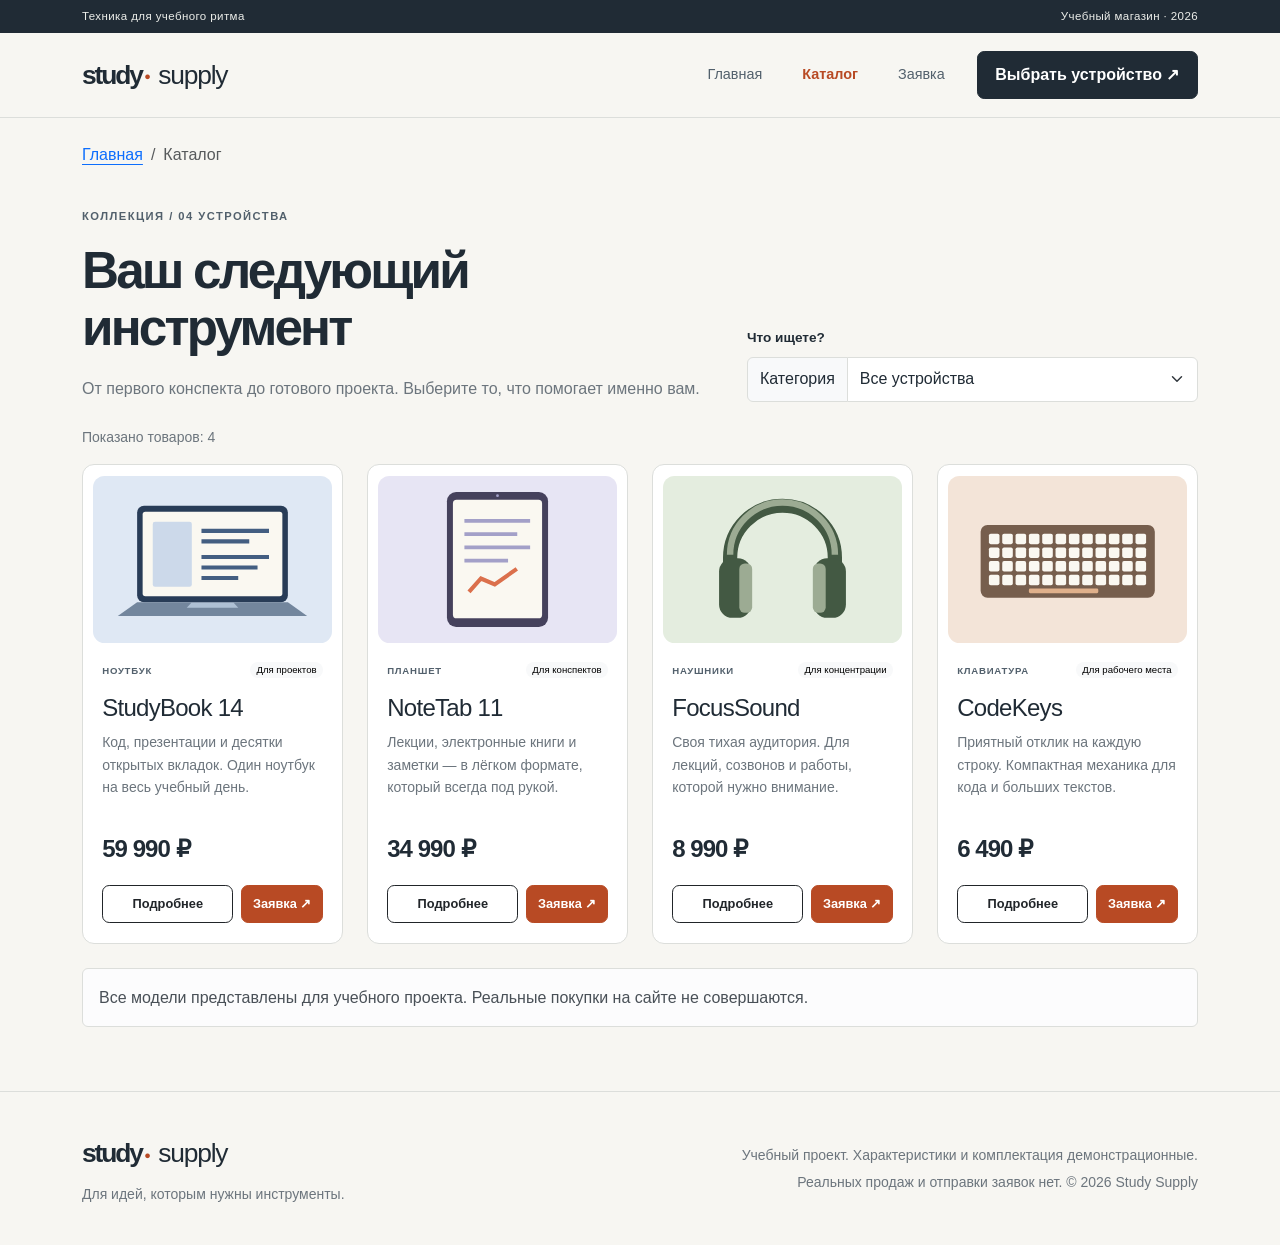
==== catalog.html @ 0d05d738 "feat: implement Bootstrap shop and four KR2 improvements" ====
<!doctype html>
<html lang="ru">
  <head>
    <meta charset="utf-8">
    <meta name="viewport" content="width=device-width, initial-scale=1">
    <meta name="description" content="Каталог устройств — техника для учёбы и проектов. Учебный магазин Study Supply.">
    <title>Каталог устройств — Study Supply</title>
    <link rel="icon" href="images/favicon.svg" type="image/svg+xml">
    <link rel="stylesheet" href="vendor/bootstrap/bootstrap.min.css">
    <link rel="stylesheet" href="css/custom.css">
  </head>
  <body>
    <a class="skip-link" href="#main">Перейти к содержимому</a>
    <div class="topline">
      <div class="container d-flex justify-content-between gap-3">
        <span>Техника для учебного ритма</span>
        <span>Учебный магазин · 2026</span>
      </div>
    </div>
    <header class="site-header">
      <nav class="navbar navbar-expand-md" aria-label="Основная навигация">
        <div class="container">
          <a class="navbar-brand" href="index.html">study<span class="brand-dot">●</span>
            <span class="brand-sub">supply</span>
          </a>
          <button class="navbar-toggler" type="button" data-bs-toggle="collapse" data-bs-target="#main-nav" aria-controls="main-nav" aria-expanded="false" aria-label="Открыть меню">
            <span class="navbar-toggler-icon">
            </span>
          </button>
          <div class="collapse navbar-collapse" id="main-nav">
            <ul class="navbar-nav ms-auto gap-md-4">
              <li class="nav-item">
                <a class="nav-link" href="index.html">Главная</a>
              </li>
              <li class="nav-item">
                <a class="nav-link active" aria-current="page" href="catalog.html">Каталог</a>
              </li>
              <li class="nav-item">
                <a class="nav-link" href="order.html">Заявка</a>
              </li>
            </ul>
            <a class="btn btn-dark ms-md-4 my-2 my-md-0" href="catalog.html">Выбрать устройство <span aria-hidden="true">↗</span>
            </a>
          </div>
        </div>
      </nav>
    </header>
    <main id="main" tabindex="-1">
      <div class="container pt-4">
        <nav aria-label="Хлебные крошки">
          <ol class="breadcrumb small">
            <li class="breadcrumb-item">
              <a href="index.html">Главная</a>
            </li>
            <li class="breadcrumb-item active" aria-current="page">Каталог</li>
          </ol>
        </nav>
      </div>
      <section class="section-space pt-4">
        <div class="container">
          <div class="row g-4 align-items-end mb-4">
            <div class="col-lg-7">
              <p class="eyebrow">Коллекция / 04 устройства</p>
              <h1 class="page-title">Ваш следующий инструмент</h1>
              <p class="text-secondary mb-0">От первого конспекта до готового проекта. Выберите то, что помогает именно вам.</p>
            </div>
            <div class="col-lg-5">
              <label for="category-filter" class="form-label small">Что ищете?</label>
              <div class="input-group">
                <span class="input-group-text">Категория</span>
                <select class="form-select" id="category-filter">
                  <option value="all">Все устройства</option>
                  <option value="Ноутбук">Ноутбуки</option>
                  <option value="Планшет">Планшеты</option>
                  <option value="Аксессуары">Аксессуары</option>
                </select>
              </div>
            </div>
          </div>
          <p class="small text-secondary" id="catalog-count" role="status">Показано товаров: 4</p>
          <div class="row g-4">
            <div class="col-sm-6 col-xl-3" data-catalog-category="Ноутбук">
              <article class="card product-card h-100">
                <a class="product-card-image" href="product.html" aria-label="Подробнее о StudyBook 14">
                  <img src="images/studybook.svg" alt="Ноутбук StudyBook 14, схематическое изображение" width="520" height="365" loading="lazy">
                </a>
                <div class="card-body d-flex flex-column">
                  <div class="d-flex justify-content-between gap-2 align-items-center mb-3">
                    <span class="eyebrow mb-0">Ноутбук</span>
                    <span class="badge rounded-pill text-bg-light">Для проектов</span>
                  </div>
                  <h3 class="card-title fs-4">
                    <a href="product.html">StudyBook 14</a>
                  </h3>
                  <p class="card-text text-secondary small">Код, презентации и десятки открытых вкладок. Один ноутбук на весь учебный день.</p>
                  <div class="mt-auto pt-3">
                    <p class="price fs-4 mb-3">59 990 ₽</p>
                    <div class="d-flex gap-2">
                      <a class="btn btn-outline-dark flex-grow-1" href="product.html">Подробнее</a>
                      <button class="btn btn-primary" type="button" data-quick-order="studybook" aria-label="Заявка на StudyBook 14">Заявка ↗</button>
                    </div>
                  </div>
                </div>
              </article>
            </div>
            <div class="col-sm-6 col-xl-3" data-catalog-category="Планшет">
              <article class="card product-card h-100">
                <a class="product-card-image" href="product-notetab.html" aria-label="Подробнее о NoteTab 11">
                  <img src="images/notetab.svg" alt="Планшет NoteTab 11, схематическое изображение" width="520" height="365" loading="lazy">
                </a>
                <div class="card-body d-flex flex-column">
                  <div class="d-flex justify-content-between gap-2 align-items-center mb-3">
                    <span class="eyebrow mb-0">Планшет</span>
                    <span class="badge rounded-pill text-bg-light">Для конспектов</span>
                  </div>
                  <h3 class="card-title fs-4">
                    <a href="product-notetab.html">NoteTab 11</a>
                  </h3>
                  <p class="card-text text-secondary small">Лекции, электронные книги и заметки — в лёгком формате, который всегда под рукой.</p>
                  <div class="mt-auto pt-3">
                    <p class="price fs-4 mb-3">34 990 ₽</p>
                    <div class="d-flex gap-2">
                      <a class="btn btn-outline-dark flex-grow-1" href="product-notetab.html">Подробнее</a>
                      <button class="btn btn-primary" type="button" data-quick-order="notetab" aria-label="Заявка на NoteTab 11">Заявка ↗</button>
                    </div>
                  </div>
                </div>
              </article>
            </div>
            <div class="col-sm-6 col-xl-3" data-catalog-category="Аксессуары">
              <article class="card product-card h-100">
                <a class="product-card-image" href="product-focussound.html" aria-label="Подробнее о FocusSound">
                  <img src="images/focussound.svg" alt="Наушники FocusSound, схематическое изображение" width="520" height="365" loading="lazy">
                </a>
                <div class="card-body d-flex flex-column">
                  <div class="d-flex justify-content-between gap-2 align-items-center mb-3">
                    <span class="eyebrow mb-0">Наушники</span>
                    <span class="badge rounded-pill text-bg-light">Для концентрации</span>
                  </div>
                  <h3 class="card-title fs-4">
                    <a href="product-focussound.html">FocusSound</a>
                  </h3>
                  <p class="card-text text-secondary small">Своя тихая аудитория. Для лекций, созвонов и работы, которой нужно внимание.</p>
                  <div class="mt-auto pt-3">
                    <p class="price fs-4 mb-3">8 990 ₽</p>
                    <div class="d-flex gap-2">
                      <a class="btn btn-outline-dark flex-grow-1" href="product-focussound.html">Подробнее</a>
                      <button class="btn btn-primary" type="button" data-quick-order="focussound" aria-label="Заявка на FocusSound">Заявка ↗</button>
                    </div>
                  </div>
                </div>
              </article>
            </div>
            <div class="col-sm-6 col-xl-3" data-catalog-category="Аксессуары">
              <article class="card product-card h-100">
                <a class="product-card-image" href="product-codekeys.html" aria-label="Подробнее о CodeKeys">
                  <img src="images/codekeys.svg" alt="Клавиатура CodeKeys, схематическое изображение" width="520" height="365" loading="lazy">
                </a>
                <div class="card-body d-flex flex-column">
                  <div class="d-flex justify-content-between gap-2 align-items-center mb-3">
                    <span class="eyebrow mb-0">Клавиатура</span>
                    <span class="badge rounded-pill text-bg-light">Для рабочего места</span>
                  </div>
                  <h3 class="card-title fs-4">
                    <a href="product-codekeys.html">CodeKeys</a>
                  </h3>
                  <p class="card-text text-secondary small">Приятный отклик на каждую строку. Компактная механика для кода и больших текстов.</p>
                  <div class="mt-auto pt-3">
                    <p class="price fs-4 mb-3">6 490 ₽</p>
                    <div class="d-flex gap-2">
                      <a class="btn btn-outline-dark flex-grow-1" href="product-codekeys.html">Подробнее</a>
                      <button class="btn btn-primary" type="button" data-quick-order="codekeys" aria-label="Заявка на CodeKeys">Заявка ↗</button>
                    </div>
                  </div>
                </div>
              </article>
            </div>
          </div>
          <div class="alert alert-light border mt-4 mb-0">Все модели представлены для учебного проекта. Реальные покупки на сайте не совершаются.</div>
        </div>
      </section>
    </main>
    <footer class="site-footer">
      <div class="container">
        <div class="row gy-3 align-items-center">
          <div class="col-md-5">
            <a class="navbar-brand" href="index.html">study<span class="brand-dot">●</span>
              <span class="brand-sub">supply</span>
            </a>
            <p class="small text-secondary mt-2 mb-0">Для идей, которым нужны инструменты.</p>
          </div>
          <div class="col-md-7 text-md-end small text-secondary">
            <p class="mb-1">Учебный проект. Характеристики и комплектация демонстрационные.</p>
            <p class="mb-0">Реальных продаж и отправки заявок нет. © 2026 Study Supply</p>
          </div>
        </div>
      </div>
    </footer>
    <div class="modal fade" id="order-modal" tabindex="-1" aria-labelledby="modal-title" aria-describedby="modal-description">
      <div class="modal-dialog modal-lg modal-dialog-centered modal-dialog-scrollable">
        <div class="modal-content">
          <div class="modal-header">
            <div>
              <p class="eyebrow mb-2">Заявка на консультацию</p>
              <h2 class="modal-title fs-4" id="modal-title">Расскажите о себе</h2>
            </div>
            <button type="button" class="btn-close" data-bs-dismiss="modal" aria-label="Закрыть окно заявки">
            </button>
          </div>
          <div class="modal-body">
            <p class="text-secondary" id="modal-description">Сначала заполните данные, затем проверьте их перед подтверждением.</p>
            <div data-modal-edit>
              <form data-order-form novalidate>
                <div class="alert alert-danger d-none error-summary" role="alert" data-error-summary>
                  <p class="fw-semibold mb-2">Проверьте поля заявки</p>
                  <ul class="mb-0" data-error-list>
                  </ul>
                </div>
                <p class="small text-secondary">Поля со звёздочкой обязательны. Заявка учебная: данные не отправляются на сервер.</p>
                <div class="row g-3">
                  <div class="col-md-6">
                    <label class="form-label" for="modal-name">Ваше имя <span aria-hidden="true">*</span>
                    </label>
                    <input class="form-control" id="modal-name" name="name" type="text" autocomplete="name" minlength="2" maxlength="80" required aria-describedby="modal-name-error">
                    <div class="invalid-feedback" id="modal-name-error">
                    </div>
                  </div>
                  <div class="col-md-6">
                    <label class="form-label" for="modal-email">Электронная почта <span aria-hidden="true">*</span>
                    </label>
                    <input class="form-control" id="modal-email" name="email" type="email" autocomplete="email" maxlength="120" required aria-describedby="modal-email-error">
                    <div class="invalid-feedback" id="modal-email-error">
                    </div>
                  </div>
                  <div class="col-md-6">
                    <label class="form-label" for="modal-phone">Телефон <span aria-hidden="true">*</span>
                    </label>
                    <input class="form-control" id="modal-phone" name="phone" type="tel" autocomplete="tel" maxlength="30" required aria-describedby="modal-phone-error modal-phone-hint">
                    <div class="form-text" id="modal-phone-hint">Например: +7 900 000-00-00. От 10 до 15 цифр.</div>
                    <div class="invalid-feedback" id="modal-phone-error">
                    </div>
                  </div>
                  <div class="col-md-6">
                    <label class="form-label" for="modal-product">Товар <span aria-hidden="true">*</span>
                    </label>
                    <select class="form-select" id="modal-product" name="product" required aria-describedby="modal-product-error">
                      <option value="">Выберите товар</option>
                      <option value="studybook">StudyBook 14 — 59 990 ₽</option>
                      <option value="notetab">NoteTab 11 — 34 990 ₽</option>
                      <option value="focussound">FocusSound — 8 990 ₽</option>
                      <option value="codekeys">CodeKeys — 6 490 ₽</option>
                    </select>
                    <div class="invalid-feedback" id="modal-product-error">
                    </div>
                  </div>
                  <div class="col-12">
                    <label class="form-label" for="modal-comment">Комментарий</label>
                    <textarea class="form-control" id="modal-comment" name="comment" rows="3" maxlength="1000" placeholder="Для каких задач выбираете устройство?">
                    </textarea>
                  </div>
                  <div class="col-12">
                    <div class="form-check">
                      <input class="form-check-input" type="checkbox" id="modal-agreement" name="agreement" required aria-describedby="modal-agreement-error">
                      <label class="form-check-label" for="modal-agreement">Согласен на обработку введённых данных для проверки учебной формы <span aria-hidden="true">*</span>
                      </label>
                      <div class="invalid-feedback" id="modal-agreement-error">
                      </div>
                    </div>
                  </div>
                  <div class="col-12 d-flex flex-wrap gap-2 mt-4">
                    <button class="btn btn-primary" type="submit">Проверить заявку <span aria-hidden="true">↗</span>
                    </button>
                    <button class="btn btn-outline-secondary" type="reset">Очистить</button>
                  </div>
                </div>
              </form>
            </div>
            <div data-modal-review hidden>
              <p class="mb-3">Проверьте товар и контакты. Можно вернуться к редактированию.</p>
              <dl class="review-details" data-review-details>
              </dl>
              <div class="d-flex flex-wrap gap-2">
                <button class="btn btn-primary" type="button" data-confirm>Подтвердить заявку</button>
                <button class="btn btn-outline-secondary" type="button" data-edit>Исправить данные</button>
              </div>
            </div>
            <div data-modal-done hidden>
              <div class="alert alert-success mb-4" role="status">
                <h3 class="fs-5">Данные проверены</h3>
                <p class="mb-0">Учебная заявка подтверждена. Она не отправляется на сервер; оплата не производится.</p>
              </div>
              <button class="btn btn-primary" data-bs-dismiss="modal" type="button">Готово</button>
            </div>
          </div>
        </div>
      </div>
    </div>
    <script src="vendor/bootstrap/bootstrap.bundle.min.js">
    </script>
    <script src="js/catalog-data.js">
    </script>
    <script src="js/main.js">
    </script>
  </body>
</html>
---- css/custom.css ----
:root {
  --paper:#f7f6f2;
  --ink:#202b35;
  --accent:#b84a24;
  --bs-body-font-family:Arial,Helvetica,sans-serif;
  --bs-body-color:var(--ink);
  --bs-body-bg:var(--paper);
  --bs-primary:#b84a24;
  --bs-border-color:#dcdedb;
  --bs-link-color:#9e3e1d;
  --bs-link-hover-color:#712c15
}

body {
  line-height:1.6
}
a {
  text-underline-offset:4px
}
.btn {
  --bs-btn-border-radius:.45rem;
  font-weight:600;
  padding:.7rem 1.1rem
}
.btn-primary {
  --bs-btn-bg:#b84a24;
  --bs-btn-border-color:#b84a24;
  --bs-btn-hover-bg:#943b1b;
  --bs-btn-hover-border-color:#943b1b;
  --bs-btn-active-bg:#7d3218;
  --bs-btn-active-border-color:#7d3218;
  --bs-btn-focus-shadow-rgb:184,74,36
}
.btn-dark {
  --bs-btn-bg:#202b35;
  --bs-btn-border-color:#202b35
}
.btn-outline-secondary {
  --bs-btn-color:#4f5b64;
  --bs-btn-border-color:#78818a
}
.btn-lg {
  font-size:1rem;
  padding:.95rem 1.4rem
}
.topline {
  font-size:.72rem;
  padding:.45rem 0;
  background:var(--ink);
  color:#eceeea;
  letter-spacing:.035em
}
.site-header {
  border-bottom:1px solid var(--bs-border-color);
  background:var(--paper)
}
.navbar {
  padding:1rem 0
}
.navbar-brand {
  font-size:1.65rem;
  font-weight:800;
  letter-spacing:-.08em;
  color:var(--ink)
}
.brand-sub {
  display:inline-block;
  font-weight:400;
  letter-spacing:-.045em;
  margin-left:.12rem
}
.brand-dot {
  font-size:.68rem;
  color:var(--accent);
  vertical-align:middle;
  margin:0 .15rem
}
.navbar-nav .nav-link {
  color:#52606c;
  font-size:.9rem
}
.navbar-nav .nav-link.active {
  color:var(--accent);
  font-weight:700
}
.hero-section {
  padding:4rem 0
}
.eyebrow {
  font-size:.7rem;
  text-transform:uppercase;
  letter-spacing:.13em;
  font-weight:700;
  color:#52606c;
  margin-bottom:1rem
}
.hero-title {
  font-size:clamp(2.8rem,5.1vw,4.65rem);
  line-height:1.06;
  letter-spacing:-.065em;
  font-weight:750;
  margin-bottom:1.6rem
}
.hero-title span {
  color:#6a7b8c
}
.hero-lead {
  max-width:28rem;
  color:#52606c;
  margin-bottom:1.8rem;
  font-size:1.05rem
}
.hero-note {
  display:flex;
  align-items:center;
  gap:.8rem;
  margin-top:2rem;
  font-size:.75rem;
  color:#52606c
}
.note-rule {
  width:40px;
  height:1px;
  background:#6a7b8c
}
.hero-art {
  padding:1.7rem;
  background:#dfe8f4;
  border-radius:1.1rem;
  position:relative
}
.hero-art>img {
  width:100%;
  height:auto;
  display:block
}
.art-label {
  font-size:.6rem;
  letter-spacing:.22em;
  color:#435e81
}
.art-caption {
  border-top:1px solid #bdcadb;
  padding-top:1rem;
  display:flex;
  justify-content:space-between;
  align-items:center;
  font-size:.8rem
}
.art-caption strong {
  font-size:1.15rem
}
.circle-link {
  display:grid;
  place-items:center;
  width:44px;
  height:44px;
  border-radius:50%;
  background:var(--ink);
  color:white;
  text-decoration:none;
  font-size:1.5rem
}
.benefit-strip {
  border-block:1px solid var(--bs-border-color);
  padding:1.8rem 0
}
.benefit-strip h2 {
  font-size:1rem;
  margin:.5rem 0
}
.benefit-strip p {
  font-size:.8rem;
  color:#52606c;
  margin:0
}
.step-number {
  font-size:.75rem;
  color:var(--accent);
  font-weight:700
}
.section-space {
  padding:4rem 0
}
.section-title {
  font-size:clamp(1.8rem,3vw,2.5rem);
  letter-spacing:-.05em;
  font-weight:700
}
.page-title {
  font-size:clamp(2.15rem,4vw,3.6rem);
  letter-spacing:-.055em;
  font-weight:700;
  line-height:1.12;
  margin-bottom:1.25rem
}
.text-link {
  font-size:.9rem;
  color:var(--ink);
  font-weight:600
}
.product-card {
  border:1px solid var(--bs-border-color);
  border-radius:.75rem;
  background:#fff;
  overflow:hidden;
  transition:box-shadow .2s,border-color .2s
}
.product-card:hover {
  border-color:#8997a3;
  box-shadow:0 8px 20px #202b3509
}
.product-card-image {
  display:block;
  padding:.65rem .65rem 0
}
.product-card-image img {
  width:100%;
  height:auto;
  border-radius:.45rem
}
.product-card .card-body {
  padding:1.2rem
}
.product-card .eyebrow {
  font-size:.6rem;
  letter-spacing:.08em
}
.product-card .badge {
  font-size:.6rem;
  font-weight:500;
  white-space:normal;
  text-align:right
}
.card-title a {
  color:var(--ink);
  text-decoration:none;
  letter-spacing:-.03em
}
.card-title a:hover {
  text-decoration:underline
}
.product-card .btn {
  font-size:.8rem;
  padding:.55rem .65rem
}
.price {
  font-weight:700;
  letter-spacing:-.04em
}
.callout {
  margin-inline:0;
  background:#e9e7df;
  padding:2.5rem;
  border-radius:.8rem
}
.site-footer {
  padding:2.5rem 0;
  border-top:1px solid var(--bs-border-color)
}
.product-gallery img {
  width:100%;
  height:auto;
  border-radius:1rem
}
.product-information {
  background:#fff;
  border:1px solid var(--bs-border-color);
  border-radius:.7rem;
  overflow:hidden
}
.nav-tabs {
  padding:1rem 1rem 0;
  background:#efeee8;
  gap:.2rem;
  flex-wrap:wrap
}
.nav-tabs .nav-link {
  color:#52606c;
  font-size:.85rem;
  padding:.8rem 1rem
}
.nav-tabs .nav-link.active {
  color:var(--ink);
  font-weight:700;
  background:#fff
}
.task-list {
  padding-left:1.3rem;
  margin:0
}
.task-list li {
  margin-bottom:.7rem
}
.form-panel {
  padding:2rem;
  background:#fff;
  border:1px solid var(--bs-border-color);
  border-radius:.8rem
}
.form-label {
  font-size:.85rem;
  font-weight:600
}
.form-control,.form-select {
  background-color:white;
  min-height:45px
}
.form-text {
  color:#59636c
}
.form-check-label {
  font-size:.85rem
}
.order-steps {
  padding-left:1.2rem;
  color:#52606c;
  margin:2rem 0
}
.order-steps li {
  padding-bottom:.7rem
}
.modal-content {
  background:#fff;
  border-radius:1rem
}
.modal-header {
  padding:1.5rem
}
.modal-body {
  padding:1.5rem
}
.review-details {
  display:grid;
  grid-template-columns:10rem minmax(0,1fr);
  gap:.65rem 1rem;
  margin:1.5rem 0;
  overflow-wrap:anywhere
}
.review-details dt {
  color:#59636c;
  font-size:.9rem
}
.review-details dd {
  margin:0
}
.review-details dd:empty::after {
  content:'Не указан'
}
.skip-link {
  position:fixed;
  left:1rem;
  top:-100px;
  z-index:2000;
  background:white;
  color:var(--ink);
  padding:1rem
}
.skip-link:focus {
  top:1rem
}
:focus-visible {
  outline:3px solid #406a98!important;
  outline-offset:3px
}
.form-control:focus,.form-select:focus {
  box-shadow:0 0 0 .2rem #406a982b;
  border-color:#406a98
}
main:focus {
  outline:none
}
[hidden] {
  display:none!important
}
.error-summary a {
  color:#842029;
  font-weight:600
}
img {
  max-width:100%
}
.breadcrumb-item {
  overflow-wrap:anywhere
}

@media(max-width:767.98px) {
  .hero-section {
  padding:2.5rem 0
}
.hero-art {
  margin-top:.5rem
}
.section-space {
  padding:2.5rem 0
}
.callout {
  padding:1.6rem
}
.form-panel {
  padding:1.25rem
}
.topline {
  font-size:.6rem
}
.review-details {
  grid-template-columns:1fr;
  gap:.1rem
}
.review-details dd {
  margin-bottom:.8rem
}
.nav-tabs {
  padding:.5rem .4rem 0
}
.nav-tabs .nav-link {
  font-size:.75rem;
  padding:.7rem .65rem
}
.navbar-collapse {
  padding-top:1rem
}
.hero-title {
  font-size:3.2rem
}
.modal-body,.modal-header {
  padding:1.1rem
}

}

@media(prefers-reduced-motion:reduce) {
  *,*::before,*::after {
  transition:none!important;
  scroll-behavior:auto!important
}

}
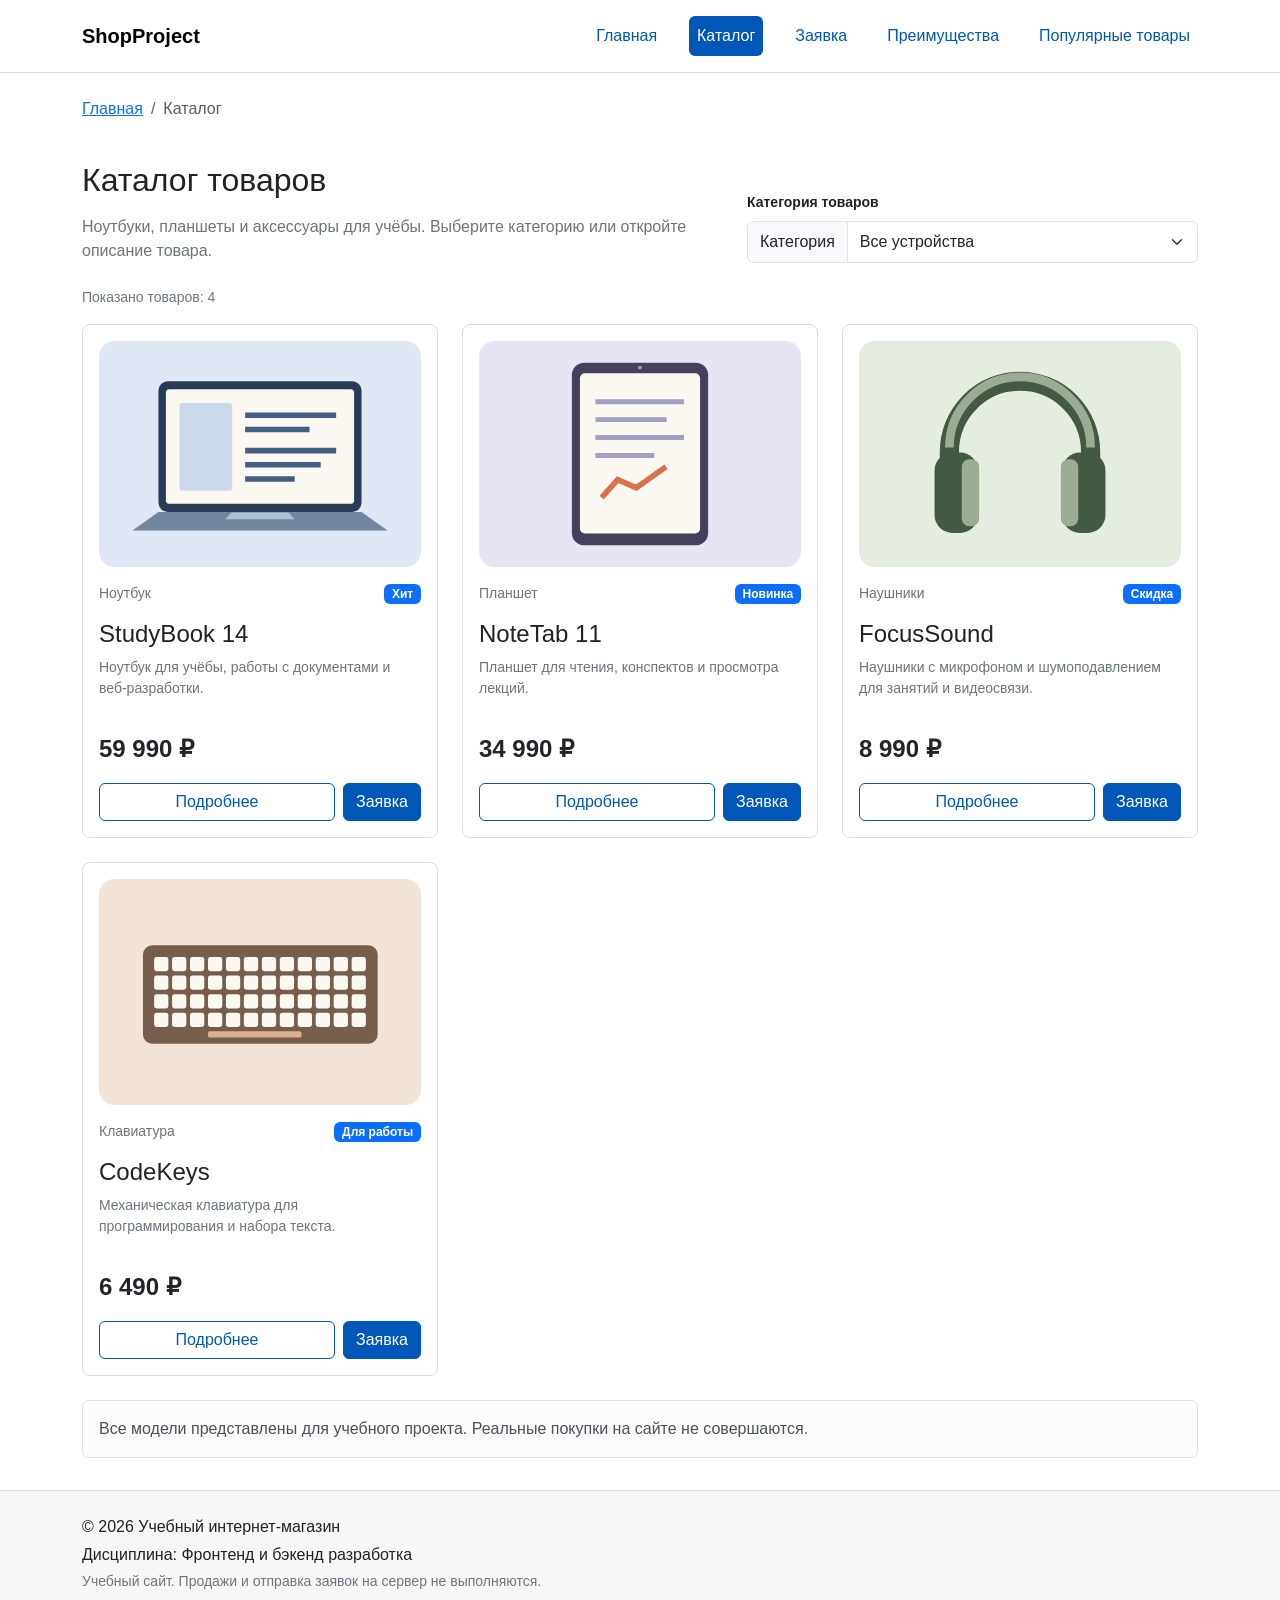
==== commit d2aa240a: "style: simplify shop to match previous coursework" ====
--- a/catalog.html
+++ b/catalog.html
@@ -1,305 +1,448 @@
-<!doctype html>
+<!DOCTYPE html>
 <html lang="ru">
-  <head>
-    <meta charset="utf-8">
-    <meta name="viewport" content="width=device-width, initial-scale=1">
-    <meta name="description" content="Каталог устройств — техника для учёбы и проектов. Учебный магазин Study Supply.">
-    <title>Каталог устройств — Study Supply</title>
-    <link rel="icon" href="images/favicon.svg" type="image/svg+xml">
-    <link rel="stylesheet" href="vendor/bootstrap/bootstrap.min.css">
-    <link rel="stylesheet" href="css/custom.css">
-  </head>
-  <body>
-    <a class="skip-link" href="#main">Перейти к содержимому</a>
-    <div class="topline">
-      <div class="container d-flex justify-content-between gap-3">
-        <span>Техника для учебного ритма</span>
-        <span>Учебный магазин · 2026</span>
-      </div>
+ <head>
+  <meta charset="utf-8"/>
+  <meta content="width=device-width, initial-scale=1" name="viewport"/>
+  <meta content="Учебный интернет-магазин техники. Каталог товаров, характеристики и форма заявки." name="description"/>
+  <title>
+   Каталог устройств — Учебный интернет-магазин
+  </title>
+  <link href="images/favicon.svg" rel="icon" type="image/svg+xml"/>
+  <link href="vendor/bootstrap/bootstrap.min.css" rel="stylesheet"/>
+  <link href="css/custom.css" rel="stylesheet"/>
+ </head>
+ <body>
+  <a class="skip-link" href="#main">
+   Перейти к содержимому
+  </a>
+  <header class="site-header">
+   <nav aria-label="Основная навигация" class="navbar navbar-expand-md">
+    <div class="container">
+     <a class="navbar-brand" href="index.html">
+      ShopProject
+     </a>
+     <button aria-controls="main-nav" aria-expanded="false" aria-label="Открыть меню" class="navbar-toggler" data-bs-target="#main-nav" data-bs-toggle="collapse" type="button">
+      <span class="navbar-toggler-icon">
+      </span>
+     </button>
+     <div class="collapse navbar-collapse" id="main-nav">
+      <ul class="navbar-nav ms-auto gap-md-4">
+       <li class="nav-item">
+        <a class="nav-link" href="index.html">
+         Главная
+        </a>
+       </li>
+       <li class="nav-item">
+        <a aria-current="page" class="nav-link active" href="catalog.html">
+         Каталог
+        </a>
+       </li>
+       <li class="nav-item">
+        <a class="nav-link" href="order.html">
+         Заявка
+        </a>
+       </li>
+       <li class="nav-item">
+        <a class="nav-link" href="index.html#advantages">
+         Преимущества
+        </a>
+       </li>
+       <li class="nav-item">
+        <a class="nav-link" href="index.html#popular">
+         Популярные товары
+        </a>
+       </li>
+      </ul>
+     </div>
     </div>
-    <header class="site-header">
-      <nav class="navbar navbar-expand-md" aria-label="Основная навигация">
-        <div class="container">
-          <a class="navbar-brand" href="index.html">study<span class="brand-dot">●</span>
-            <span class="brand-sub">supply</span>
+   </nav>
+  </header>
+  <main id="main" tabindex="-1">
+   <div class="container pt-4">
+    <nav aria-label="Хлебные крошки">
+     <ol class="breadcrumb small">
+      <li class="breadcrumb-item">
+       <a href="index.html">
+        Главная
+       </a>
+      </li>
+      <li aria-current="page" class="breadcrumb-item active">
+       Каталог
+      </li>
+     </ol>
+    </nav>
+   </div>
+   <section class="section-space pt-4">
+    <div class="container">
+     <div class="row g-4 align-items-end mb-4">
+      <div class="col-lg-7">
+       <h1 class="page-title">
+        Каталог товаров
+       </h1>
+       <p class="text-secondary mb-0">
+        Ноутбуки, планшеты и аксессуары для учёбы. Выберите категорию или откройте описание товара.
+       </p>
+      </div>
+      <div class="col-lg-5">
+       <label class="form-label small" for="category-filter">
+        Категория товаров
+       </label>
+       <div class="input-group">
+        <span class="input-group-text">
+         Категория
+        </span>
+        <select class="form-select" id="category-filter">
+         <option value="all">
+          Все устройства
+         </option>
+         <option value="Ноутбук">
+          Ноутбуки
+         </option>
+         <option value="Планшет">
+          Планшеты
+         </option>
+         <option value="Аксессуары">
+          Аксессуары
+         </option>
+        </select>
+       </div>
+      </div>
+     </div>
+     <p class="small text-secondary" id="catalog-count" role="status">
+      Показано товаров: 4
+     </p>
+     <div class="row g-4">
+      <div class="col-md-6 col-lg-4" data-catalog-category="Ноутбук">
+       <article class="card product-card h-100">
+        <a aria-label="Подробнее о StudyBook 14" class="product-card-image" href="product.html">
+         <img alt="Ноутбук StudyBook 14, схематическое изображение" height="365" loading="lazy" src="images/studybook.svg" width="520"/>
+        </a>
+        <div class="card-body d-flex flex-column">
+         <div class="d-flex justify-content-between gap-2 align-items-center mb-3">
+          <span class="small text-secondary">
+           Ноутбук
+          </span>
+          <span class="badge text-bg-primary">
+           Хит
+          </span>
+         </div>
+         <h3 class="card-title fs-4">
+          <a href="product.html">
+           StudyBook 14
           </a>
-          <button class="navbar-toggler" type="button" data-bs-toggle="collapse" data-bs-target="#main-nav" aria-controls="main-nav" aria-expanded="false" aria-label="Открыть меню">
-            <span class="navbar-toggler-icon">
+         </h3>
+         <p class="card-text text-secondary small">
+          Ноутбук для учёбы, работы с документами и веб-разработки.
+         </p>
+         <div class="mt-auto pt-3">
+          <p class="price fs-4 mb-3">
+           59 990 ₽
+          </p>
+          <div class="d-flex gap-2">
+           <a class="btn btn-outline-primary flex-grow-1" href="product.html">
+            Подробнее
+           </a>
+           <button aria-label="Заявка на StudyBook 14" class="btn btn-primary" data-quick-order="studybook" type="button">
+            Заявка
+           </button>
+          </div>
+         </div>
+        </div>
+       </article>
+      </div>
+      <div class="col-md-6 col-lg-4" data-catalog-category="Планшет">
+       <article class="card product-card h-100">
+        <a aria-label="Подробнее о NoteTab 11" class="product-card-image" href="product-notetab.html">
+         <img alt="Планшет NoteTab 11, схематическое изображение" height="365" loading="lazy" src="images/notetab.svg" width="520"/>
+        </a>
+        <div class="card-body d-flex flex-column">
+         <div class="d-flex justify-content-between gap-2 align-items-center mb-3">
+          <span class="small text-secondary">
+           Планшет
+          </span>
+          <span class="badge text-bg-primary">
+           Новинка
+          </span>
+         </div>
+         <h3 class="card-title fs-4">
+          <a href="product-notetab.html">
+           NoteTab 11
+          </a>
+         </h3>
+         <p class="card-text text-secondary small">
+          Планшет для чтения, конспектов и просмотра лекций.
+         </p>
+         <div class="mt-auto pt-3">
+          <p class="price fs-4 mb-3">
+           34 990 ₽
+          </p>
+          <div class="d-flex gap-2">
+           <a class="btn btn-outline-primary flex-grow-1" href="product-notetab.html">
+            Подробнее
+           </a>
+           <button aria-label="Заявка на NoteTab 11" class="btn btn-primary" data-quick-order="notetab" type="button">
+            Заявка
+           </button>
+          </div>
+         </div>
+        </div>
+       </article>
+      </div>
+      <div class="col-md-6 col-lg-4" data-catalog-category="Аксессуары">
+       <article class="card product-card h-100">
+        <a aria-label="Подробнее о FocusSound" class="product-card-image" href="product-focussound.html">
+         <img alt="Наушники FocusSound, схематическое изображение" height="365" loading="lazy" src="images/focussound.svg" width="520"/>
+        </a>
+        <div class="card-body d-flex flex-column">
+         <div class="d-flex justify-content-between gap-2 align-items-center mb-3">
+          <span class="small text-secondary">
+           Наушники
+          </span>
+          <span class="badge text-bg-primary">
+           Скидка
+          </span>
+         </div>
+         <h3 class="card-title fs-4">
+          <a href="product-focussound.html">
+           FocusSound
+          </a>
+         </h3>
+         <p class="card-text text-secondary small">
+          Наушники с микрофоном и шумоподавлением для занятий и видеосвязи.
+         </p>
+         <div class="mt-auto pt-3">
+          <p class="price fs-4 mb-3">
+           8 990 ₽
+          </p>
+          <div class="d-flex gap-2">
+           <a class="btn btn-outline-primary flex-grow-1" href="product-focussound.html">
+            Подробнее
+           </a>
+           <button aria-label="Заявка на FocusSound" class="btn btn-primary" data-quick-order="focussound" type="button">
+            Заявка
+           </button>
+          </div>
+         </div>
+        </div>
+       </article>
+      </div>
+      <div class="col-md-6 col-lg-4" data-catalog-category="Аксессуары">
+       <article class="card product-card h-100">
+        <a aria-label="Подробнее о CodeKeys" class="product-card-image" href="product-codekeys.html">
+         <img alt="Клавиатура CodeKeys, схематическое изображение" height="365" loading="lazy" src="images/codekeys.svg" width="520"/>
+        </a>
+        <div class="card-body d-flex flex-column">
+         <div class="d-flex justify-content-between gap-2 align-items-center mb-3">
+          <span class="small text-secondary">
+           Клавиатура
+          </span>
+          <span class="badge text-bg-primary">
+           Для работы
+          </span>
+         </div>
+         <h3 class="card-title fs-4">
+          <a href="product-codekeys.html">
+           CodeKeys
+          </a>
+         </h3>
+         <p class="card-text text-secondary small">
+          Механическая клавиатура для программирования и набора текста.
+         </p>
+         <div class="mt-auto pt-3">
+          <p class="price fs-4 mb-3">
+           6 490 ₽
+          </p>
+          <div class="d-flex gap-2">
+           <a class="btn btn-outline-primary flex-grow-1" href="product-codekeys.html">
+            Подробнее
+           </a>
+           <button aria-label="Заявка на CodeKeys" class="btn btn-primary" data-quick-order="codekeys" type="button">
+            Заявка
+           </button>
+          </div>
+         </div>
+        </div>
+       </article>
+      </div>
+     </div>
+     <div class="alert alert-light border mt-4 mb-0">
+      Все модели представлены для учебного проекта. Реальные покупки на сайте не совершаются.
+     </div>
+    </div>
+   </section>
+  </main>
+  <footer class="site-footer">
+   <div class="container">
+    <p class="mb-1">
+     © 2026 Учебный интернет-магазин
+    </p>
+    <p class="mb-1">
+     Дисциплина: Фронтенд и бэкенд разработка
+    </p>
+    <p class="small text-secondary mb-0">
+     Учебный сайт. Продажи и отправка заявок на сервер не выполняются.
+    </p>
+   </div>
+  </footer>
+  <div aria-describedby="modal-description" aria-labelledby="modal-title" class="modal fade" id="order-modal" tabindex="-1">
+   <div class="modal-dialog modal-lg modal-dialog-centered modal-dialog-scrollable">
+    <div class="modal-content">
+     <div class="modal-header">
+      <div>
+       <h2 class="modal-title fs-4" id="modal-title">
+        Расскажите о себе
+       </h2>
+      </div>
+      <button aria-label="Закрыть окно заявки" class="btn-close" data-bs-dismiss="modal" type="button">
+      </button>
+     </div>
+     <div class="modal-body">
+      <p class="text-secondary" id="modal-description">
+       Сначала заполните данные, затем проверьте их перед подтверждением.
+      </p>
+      <div data-modal-edit="">
+       <form data-order-form="" novalidate="">
+        <div class="alert alert-danger d-none error-summary" data-error-summary="" role="alert">
+         <p class="fw-semibold mb-2">
+          Проверьте поля заявки
+         </p>
+         <ul class="mb-0" data-error-list="">
+         </ul>
+        </div>
+        <p class="small text-secondary">
+         Поля со звёздочкой обязательны. Заявка учебная: данные не отправляются на сервер.
+        </p>
+        <div class="row g-3">
+         <div class="col-md-6">
+          <label class="form-label" for="modal-name">
+           Ваше имя
+           <span aria-hidden="true">
+            *
+           </span>
+          </label>
+          <input aria-describedby="modal-name-error" autocomplete="name" class="form-control" id="modal-name" maxlength="80" minlength="2" name="name" required="" type="text"/>
+          <div class="invalid-feedback" id="modal-name-error">
+          </div>
+         </div>
+         <div class="col-md-6">
+          <label class="form-label" for="modal-email">
+           Электронная почта
+           <span aria-hidden="true">
+            *
+           </span>
+          </label>
+          <input aria-describedby="modal-email-error" autocomplete="email" class="form-control" id="modal-email" maxlength="120" name="email" required="" type="email"/>
+          <div class="invalid-feedback" id="modal-email-error">
+          </div>
+         </div>
+         <div class="col-md-6">
+          <label class="form-label" for="modal-phone">
+           Телефон
+           <span aria-hidden="true">
+            *
+           </span>
+          </label>
+          <input aria-describedby="modal-phone-error modal-phone-hint" autocomplete="tel" class="form-control" id="modal-phone" maxlength="30" name="phone" required="" type="tel"/>
+          <div class="form-text" id="modal-phone-hint">
+           Например: +7 900 000-00-00. От 10 до 15 цифр.
+          </div>
+          <div class="invalid-feedback" id="modal-phone-error">
+          </div>
+         </div>
+         <div class="col-md-6">
+          <label class="form-label" for="modal-product">
+           Товар
+           <span aria-hidden="true">
+            *
+           </span>
+          </label>
+          <select aria-describedby="modal-product-error" class="form-select" id="modal-product" name="product" required="">
+           <option value="">
+            Выберите товар
+           </option>
+           <option value="studybook">
+            StudyBook 14 — 59 990 ₽
+           </option>
+           <option value="notetab">
+            NoteTab 11 — 34 990 ₽
+           </option>
+           <option value="focussound">
+            FocusSound — 8 990 ₽
+           </option>
+           <option value="codekeys">
+            CodeKeys — 6 490 ₽
+           </option>
+          </select>
+          <div class="invalid-feedback" id="modal-product-error">
+          </div>
+         </div>
+         <div class="col-12">
+          <label class="form-label" for="modal-comment">
+           Комментарий
+          </label>
+          <textarea class="form-control" id="modal-comment" maxlength="1000" name="comment" placeholder="Для каких задач выбираете устройство?" rows="3"></textarea>
+         </div>
+         <div class="col-12">
+          <div class="form-check">
+           <input aria-describedby="modal-agreement-error" class="form-check-input" id="modal-agreement" name="agreement" required="" type="checkbox"/>
+           <label class="form-check-label" for="modal-agreement">
+            Согласен на обработку введённых данных для проверки учебной формы
+            <span aria-hidden="true">
+             *
             </span>
+           </label>
+           <div class="invalid-feedback" id="modal-agreement-error">
+           </div>
+          </div>
+         </div>
+         <div class="col-12 d-flex flex-wrap gap-2 mt-4">
+          <button class="btn btn-primary" type="submit">
+           Проверить заявку
           </button>
-          <div class="collapse navbar-collapse" id="main-nav">
-            <ul class="navbar-nav ms-auto gap-md-4">
-              <li class="nav-item">
-                <a class="nav-link" href="index.html">Главная</a>
-              </li>
-              <li class="nav-item">
-                <a class="nav-link active" aria-current="page" href="catalog.html">Каталог</a>
-              </li>
-              <li class="nav-item">
-                <a class="nav-link" href="order.html">Заявка</a>
-              </li>
-            </ul>
-            <a class="btn btn-dark ms-md-4 my-2 my-md-0" href="catalog.html">Выбрать устройство <span aria-hidden="true">↗</span>
-            </a>
-          </div>
-        </div>
-      </nav>
-    </header>
-    <main id="main" tabindex="-1">
-      <div class="container pt-4">
-        <nav aria-label="Хлебные крошки">
-          <ol class="breadcrumb small">
-            <li class="breadcrumb-item">
-              <a href="index.html">Главная</a>
-            </li>
-            <li class="breadcrumb-item active" aria-current="page">Каталог</li>
-          </ol>
-        </nav>
-      </div>
-      <section class="section-space pt-4">
-        <div class="container">
-          <div class="row g-4 align-items-end mb-4">
-            <div class="col-lg-7">
-              <p class="eyebrow">Коллекция / 04 устройства</p>
-              <h1 class="page-title">Ваш следующий инструмент</h1>
-              <p class="text-secondary mb-0">От первого конспекта до готового проекта. Выберите то, что помогает именно вам.</p>
-            </div>
-            <div class="col-lg-5">
-              <label for="category-filter" class="form-label small">Что ищете?</label>
-              <div class="input-group">
-                <span class="input-group-text">Категория</span>
-                <select class="form-select" id="category-filter">
-                  <option value="all">Все устройства</option>
-                  <option value="Ноутбук">Ноутбуки</option>
-                  <option value="Планшет">Планшеты</option>
-                  <option value="Аксессуары">Аксессуары</option>
-                </select>
-              </div>
-            </div>
-          </div>
-          <p class="small text-secondary" id="catalog-count" role="status">Показано товаров: 4</p>
-          <div class="row g-4">
-            <div class="col-sm-6 col-xl-3" data-catalog-category="Ноутбук">
-              <article class="card product-card h-100">
-                <a class="product-card-image" href="product.html" aria-label="Подробнее о StudyBook 14">
-                  <img src="images/studybook.svg" alt="Ноутбук StudyBook 14, схематическое изображение" width="520" height="365" loading="lazy">
-                </a>
-                <div class="card-body d-flex flex-column">
-                  <div class="d-flex justify-content-between gap-2 align-items-center mb-3">
-                    <span class="eyebrow mb-0">Ноутбук</span>
-                    <span class="badge rounded-pill text-bg-light">Для проектов</span>
-                  </div>
-                  <h3 class="card-title fs-4">
-                    <a href="product.html">StudyBook 14</a>
-                  </h3>
-                  <p class="card-text text-secondary small">Код, презентации и десятки открытых вкладок. Один ноутбук на весь учебный день.</p>
-                  <div class="mt-auto pt-3">
-                    <p class="price fs-4 mb-3">59 990 ₽</p>
-                    <div class="d-flex gap-2">
-                      <a class="btn btn-outline-dark flex-grow-1" href="product.html">Подробнее</a>
-                      <button class="btn btn-primary" type="button" data-quick-order="studybook" aria-label="Заявка на StudyBook 14">Заявка ↗</button>
-                    </div>
-                  </div>
-                </div>
-              </article>
-            </div>
-            <div class="col-sm-6 col-xl-3" data-catalog-category="Планшет">
-              <article class="card product-card h-100">
-                <a class="product-card-image" href="product-notetab.html" aria-label="Подробнее о NoteTab 11">
-                  <img src="images/notetab.svg" alt="Планшет NoteTab 11, схематическое изображение" width="520" height="365" loading="lazy">
-                </a>
-                <div class="card-body d-flex flex-column">
-                  <div class="d-flex justify-content-between gap-2 align-items-center mb-3">
-                    <span class="eyebrow mb-0">Планшет</span>
-                    <span class="badge rounded-pill text-bg-light">Для конспектов</span>
-                  </div>
-                  <h3 class="card-title fs-4">
-                    <a href="product-notetab.html">NoteTab 11</a>
-                  </h3>
-                  <p class="card-text text-secondary small">Лекции, электронные книги и заметки — в лёгком формате, который всегда под рукой.</p>
-                  <div class="mt-auto pt-3">
-                    <p class="price fs-4 mb-3">34 990 ₽</p>
-                    <div class="d-flex gap-2">
-                      <a class="btn btn-outline-dark flex-grow-1" href="product-notetab.html">Подробнее</a>
-                      <button class="btn btn-primary" type="button" data-quick-order="notetab" aria-label="Заявка на NoteTab 11">Заявка ↗</button>
-                    </div>
-                  </div>
-                </div>
-              </article>
-            </div>
-            <div class="col-sm-6 col-xl-3" data-catalog-category="Аксессуары">
-              <article class="card product-card h-100">
-                <a class="product-card-image" href="product-focussound.html" aria-label="Подробнее о FocusSound">
-                  <img src="images/focussound.svg" alt="Наушники FocusSound, схематическое изображение" width="520" height="365" loading="lazy">
-                </a>
-                <div class="card-body d-flex flex-column">
-                  <div class="d-flex justify-content-between gap-2 align-items-center mb-3">
-                    <span class="eyebrow mb-0">Наушники</span>
-                    <span class="badge rounded-pill text-bg-light">Для концентрации</span>
-                  </div>
-                  <h3 class="card-title fs-4">
-                    <a href="product-focussound.html">FocusSound</a>
-                  </h3>
-                  <p class="card-text text-secondary small">Своя тихая аудитория. Для лекций, созвонов и работы, которой нужно внимание.</p>
-                  <div class="mt-auto pt-3">
-                    <p class="price fs-4 mb-3">8 990 ₽</p>
-                    <div class="d-flex gap-2">
-                      <a class="btn btn-outline-dark flex-grow-1" href="product-focussound.html">Подробнее</a>
-                      <button class="btn btn-primary" type="button" data-quick-order="focussound" aria-label="Заявка на FocusSound">Заявка ↗</button>
-                    </div>
-                  </div>
-                </div>
-              </article>
-            </div>
-            <div class="col-sm-6 col-xl-3" data-catalog-category="Аксессуары">
-              <article class="card product-card h-100">
-                <a class="product-card-image" href="product-codekeys.html" aria-label="Подробнее о CodeKeys">
-                  <img src="images/codekeys.svg" alt="Клавиатура CodeKeys, схематическое изображение" width="520" height="365" loading="lazy">
-                </a>
-                <div class="card-body d-flex flex-column">
-                  <div class="d-flex justify-content-between gap-2 align-items-center mb-3">
-                    <span class="eyebrow mb-0">Клавиатура</span>
-                    <span class="badge rounded-pill text-bg-light">Для рабочего места</span>
-                  </div>
-                  <h3 class="card-title fs-4">
-                    <a href="product-codekeys.html">CodeKeys</a>
-                  </h3>
-                  <p class="card-text text-secondary small">Приятный отклик на каждую строку. Компактная механика для кода и больших текстов.</p>
-                  <div class="mt-auto pt-3">
-                    <p class="price fs-4 mb-3">6 490 ₽</p>
-                    <div class="d-flex gap-2">
-                      <a class="btn btn-outline-dark flex-grow-1" href="product-codekeys.html">Подробнее</a>
-                      <button class="btn btn-primary" type="button" data-quick-order="codekeys" aria-label="Заявка на CodeKeys">Заявка ↗</button>
-                    </div>
-                  </div>
-                </div>
-              </article>
-            </div>
-          </div>
-          <div class="alert alert-light border mt-4 mb-0">Все модели представлены для учебного проекта. Реальные покупки на сайте не совершаются.</div>
-        </div>
-      </section>
-    </main>
-    <footer class="site-footer">
-      <div class="container">
-        <div class="row gy-3 align-items-center">
-          <div class="col-md-5">
-            <a class="navbar-brand" href="index.html">study<span class="brand-dot">●</span>
-              <span class="brand-sub">supply</span>
-            </a>
-            <p class="small text-secondary mt-2 mb-0">Для идей, которым нужны инструменты.</p>
-          </div>
-          <div class="col-md-7 text-md-end small text-secondary">
-            <p class="mb-1">Учебный проект. Характеристики и комплектация демонстрационные.</p>
-            <p class="mb-0">Реальных продаж и отправки заявок нет. © 2026 Study Supply</p>
-          </div>
-        </div>
-      </div>
-    </footer>
-    <div class="modal fade" id="order-modal" tabindex="-1" aria-labelledby="modal-title" aria-describedby="modal-description">
-      <div class="modal-dialog modal-lg modal-dialog-centered modal-dialog-scrollable">
-        <div class="modal-content">
-          <div class="modal-header">
-            <div>
-              <p class="eyebrow mb-2">Заявка на консультацию</p>
-              <h2 class="modal-title fs-4" id="modal-title">Расскажите о себе</h2>
-            </div>
-            <button type="button" class="btn-close" data-bs-dismiss="modal" aria-label="Закрыть окно заявки">
-            </button>
-          </div>
-          <div class="modal-body">
-            <p class="text-secondary" id="modal-description">Сначала заполните данные, затем проверьте их перед подтверждением.</p>
-            <div data-modal-edit>
-              <form data-order-form novalidate>
-                <div class="alert alert-danger d-none error-summary" role="alert" data-error-summary>
-                  <p class="fw-semibold mb-2">Проверьте поля заявки</p>
-                  <ul class="mb-0" data-error-list>
-                  </ul>
-                </div>
-                <p class="small text-secondary">Поля со звёздочкой обязательны. Заявка учебная: данные не отправляются на сервер.</p>
-                <div class="row g-3">
-                  <div class="col-md-6">
-                    <label class="form-label" for="modal-name">Ваше имя <span aria-hidden="true">*</span>
-                    </label>
-                    <input class="form-control" id="modal-name" name="name" type="text" autocomplete="name" minlength="2" maxlength="80" required aria-describedby="modal-name-error">
-                    <div class="invalid-feedback" id="modal-name-error">
-                    </div>
-                  </div>
-                  <div class="col-md-6">
-                    <label class="form-label" for="modal-email">Электронная почта <span aria-hidden="true">*</span>
-                    </label>
-                    <input class="form-control" id="modal-email" name="email" type="email" autocomplete="email" maxlength="120" required aria-describedby="modal-email-error">
-                    <div class="invalid-feedback" id="modal-email-error">
-                    </div>
-                  </div>
-                  <div class="col-md-6">
-                    <label class="form-label" for="modal-phone">Телефон <span aria-hidden="true">*</span>
-                    </label>
-                    <input class="form-control" id="modal-phone" name="phone" type="tel" autocomplete="tel" maxlength="30" required aria-describedby="modal-phone-error modal-phone-hint">
-                    <div class="form-text" id="modal-phone-hint">Например: +7 900 000-00-00. От 10 до 15 цифр.</div>
-                    <div class="invalid-feedback" id="modal-phone-error">
-                    </div>
-                  </div>
-                  <div class="col-md-6">
-                    <label class="form-label" for="modal-product">Товар <span aria-hidden="true">*</span>
-                    </label>
-                    <select class="form-select" id="modal-product" name="product" required aria-describedby="modal-product-error">
-                      <option value="">Выберите товар</option>
-                      <option value="studybook">StudyBook 14 — 59 990 ₽</option>
-                      <option value="notetab">NoteTab 11 — 34 990 ₽</option>
-                      <option value="focussound">FocusSound — 8 990 ₽</option>
-                      <option value="codekeys">CodeKeys — 6 490 ₽</option>
-                    </select>
-                    <div class="invalid-feedback" id="modal-product-error">
-                    </div>
-                  </div>
-                  <div class="col-12">
-                    <label class="form-label" for="modal-comment">Комментарий</label>
-                    <textarea class="form-control" id="modal-comment" name="comment" rows="3" maxlength="1000" placeholder="Для каких задач выбираете устройство?">
-                    </textarea>
-                  </div>
-                  <div class="col-12">
-                    <div class="form-check">
-                      <input class="form-check-input" type="checkbox" id="modal-agreement" name="agreement" required aria-describedby="modal-agreement-error">
-                      <label class="form-check-label" for="modal-agreement">Согласен на обработку введённых данных для проверки учебной формы <span aria-hidden="true">*</span>
-                      </label>
-                      <div class="invalid-feedback" id="modal-agreement-error">
-                      </div>
-                    </div>
-                  </div>
-                  <div class="col-12 d-flex flex-wrap gap-2 mt-4">
-                    <button class="btn btn-primary" type="submit">Проверить заявку <span aria-hidden="true">↗</span>
-                    </button>
-                    <button class="btn btn-outline-secondary" type="reset">Очистить</button>
-                  </div>
-                </div>
-              </form>
-            </div>
-            <div data-modal-review hidden>
-              <p class="mb-3">Проверьте товар и контакты. Можно вернуться к редактированию.</p>
-              <dl class="review-details" data-review-details>
-              </dl>
-              <div class="d-flex flex-wrap gap-2">
-                <button class="btn btn-primary" type="button" data-confirm>Подтвердить заявку</button>
-                <button class="btn btn-outline-secondary" type="button" data-edit>Исправить данные</button>
-              </div>
-            </div>
-            <div data-modal-done hidden>
-              <div class="alert alert-success mb-4" role="status">
-                <h3 class="fs-5">Данные проверены</h3>
-                <p class="mb-0">Учебная заявка подтверждена. Она не отправляется на сервер; оплата не производится.</p>
-              </div>
-              <button class="btn btn-primary" data-bs-dismiss="modal" type="button">Готово</button>
-            </div>
-          </div>
-        </div>
-      </div>
+          <button class="btn btn-outline-secondary" type="reset">
+           Очистить
+          </button>
+         </div>
+        </div>
+       </form>
+      </div>
+      <div data-modal-review="" hidden="">
+       <p class="mb-3">
+        Проверьте товар и контакты. Можно вернуться к редактированию.
+       </p>
+       <dl class="review-details" data-review-details="">
+       </dl>
+       <div class="d-flex flex-wrap gap-2">
+        <button class="btn btn-primary" data-confirm="" type="button">
+         Подтвердить заявку
+        </button>
+        <button class="btn btn-outline-secondary" data-edit="" type="button">
+         Исправить данные
+        </button>
+       </div>
+      </div>
+      <div data-modal-done="" hidden="">
+       <div class="alert alert-success mb-4" role="status">
+        <h3 class="fs-5">
+         Данные проверены
+        </h3>
+        <p class="mb-0">
+         Учебная заявка подтверждена. Она не отправляется на сервер; оплата не производится.
+        </p>
+       </div>
+       <button class="btn btn-primary" data-bs-dismiss="modal" type="button">
+        Готово
+       </button>
+      </div>
+     </div>
     </div>
-    <script src="vendor/bootstrap/bootstrap.bundle.min.js">
-    </script>
-    <script src="js/catalog-data.js">
-    </script>
-    <script src="js/main.js">
-    </script>
-  </body>
+   </div>
+  </div>
+  <script src="vendor/bootstrap/bootstrap.bundle.min.js">
+  </script>
+  <script src="js/catalog-data.js">
+  </script>
+  <script src="js/main.js">
+  </script>
+ </body>
 </html>
--- a/css/custom.css
+++ b/css/custom.css
@@ -1,438 +1,84 @@
-:root {
-  --paper:#f7f6f2;
-  --ink:#202b35;
-  --accent:#b84a24;
-  --bs-body-font-family:Arial,Helvetica,sans-serif;
-  --bs-body-color:var(--ink);
-  --bs-body-bg:var(--paper);
-  --bs-primary:#b84a24;
-  --bs-border-color:#dcdedb;
-  --bs-link-color:#9e3e1d;
-  --bs-link-hover-color:#712c15
+/* Основные стили учебного магазина */
+body {
+  font-family: Arial, sans-serif;
+  color: #222;
+  background: #fff;
+  line-height: 1.5;
 }
-
-body {
-  line-height:1.6
+.container { max-width: 1140px; }
+.site-header {
+  background: #fff;
+  border-bottom: 1px solid #ddd;
 }
-a {
-  text-underline-offset:4px
+.navbar { padding: 16px 0; }
+.navbar-brand { font-size: 20px; font-weight: bold; }
+.navbar-nav .nav-link { color: #0057b8; border-radius: 6px; }
+.navbar-nav .nav-link.active { background: #0057b8; color: #fff; }
+.navbar-nav .nav-link:hover { background: #eef5ff; color: #003f86; }
+.btn-primary {
+  --bs-btn-bg: #0057b8;
+  --bs-btn-border-color: #0057b8;
+  --bs-btn-hover-bg: #003f86;
+  --bs-btn-hover-border-color: #003f86;
 }
-.btn {
-  --bs-btn-border-radius:.45rem;
-  font-weight:600;
-  padding:.7rem 1.1rem
+.btn-outline-primary {
+  --bs-btn-color: #0057b8;
+  --bs-btn-border-color: #0057b8;
 }
-.btn-primary {
-  --bs-btn-bg:#b84a24;
-  --bs-btn-border-color:#b84a24;
-  --bs-btn-hover-bg:#943b1b;
-  --bs-btn-hover-border-color:#943b1b;
-  --bs-btn-active-bg:#7d3218;
-  --bs-btn-active-border-color:#7d3218;
-  --bs-btn-focus-shadow-rgb:184,74,36
+h1 { font-size: 32px; margin-bottom: 16px; }
+h2, .section-title { font-size: 26px; }
+h3 { font-size: 20px; }
+.hero-section { padding: 32px 0 0; }
+.hero-box {
+  margin: 0;
+  padding: 24px 16px;
+  background: #eef5ff;
+  border-radius: 8px;
 }
-.btn-dark {
-  --bs-btn-bg:#202b35;
-  --bs-btn-border-color:#202b35
+.hero-box img { width: 100%; height: auto; border-radius: 6px; }
+.section-space { padding: 32px 0; }
+.info-box { height: 100%; padding: 20px; border: 1px solid #ddd; border-radius: 8px; }
+.info-box p { color: #666; margin-bottom: 0; }
+.product-card { border: 1px solid #ddd; border-radius: 8px; overflow: hidden; }
+.product-card:hover { border-color: #0057b8; }
+.product-card-image { display: block; padding: 16px 16px 0; }
+.product-card-image img { width: 100%; height: auto; border-radius: 6px; }
+.card-title a { color: #222; text-decoration: none; }
+.card-title a:hover { color: #0057b8; }
+.price { font-weight: bold; }
+.callout { margin: 0; padding: 24px; border: 1px solid #ddd; border-radius: 8px; background: #f7f7f7; }
+.site-footer { padding: 24px 0; background: #f7f7f7; border-top: 1px solid #ddd; }
+.product-gallery img { width: 100%; height: auto; border-radius: 8px; }
+.product-information { border: 1px solid #ddd; border-radius: 8px; overflow: hidden; }
+.nav-tabs { background: #f7f7f7; padding: 12px 12px 0; }
+.nav-tabs .nav-link { color: #0057b8; }
+.nav-tabs .nav-link.active { color: #222; }
+.task-list li { margin-bottom: 8px; }
+.form-panel { border: 1px solid #ddd; border-radius: 8px; padding: 24px; }
+.form-label { font-weight: bold; }
+.form-control, .form-select { min-height: 42px; }
+.form-text { color: #666; }
+.eyebrow { font-size: 14px; color: #666; }
+.review-details { display: grid; grid-template-columns: 140px minmax(0, 1fr); gap: 12px; overflow-wrap: anywhere; }
+.review-details dd { margin: 0; }
+.skip-link { position: fixed; top: -100px; left: 16px; z-index: 2000; background: #fff; padding: 12px; }
+.skip-link:focus { top: 16px; }
+:focus-visible { outline: 2px solid #0057b8 !important; outline-offset: 3px; }
+main:focus { outline: none; }
+[hidden] { display: none !important; }
+.error-summary a { color: #842029; }
+img { max-width: 100%; }
+@media (max-width: 767.98px) {
+  h1 { font-size: 28px; }
+  .navbar-collapse { padding-top: 12px; }
+  .navbar-nav .nav-link { padding-left: 12px; }
+  .hero-box { padding: 16px 8px; }
+  .form-panel { padding: 16px; }
+  .review-details { grid-template-columns: 1fr; gap: 4px; }
+  .review-details dd { margin-bottom: 12px; }
+  .nav-tabs { padding: 8px 4px 0; }
+  .nav-tabs .nav-link { padding: 8px; font-size: 13px; }
 }
-.btn-outline-secondary {
-  --bs-btn-color:#4f5b64;
-  --bs-btn-border-color:#78818a
+@media (prefers-reduced-motion: reduce) {
+  *, *::before, *::after { transition: none !important; scroll-behavior: auto !important; }
 }
-.btn-lg {
-  font-size:1rem;
-  padding:.95rem 1.4rem
-}
-.topline {
-  font-size:.72rem;
-  padding:.45rem 0;
-  background:var(--ink);
-  color:#eceeea;
-  letter-spacing:.035em
-}
-.site-header {
-  border-bottom:1px solid var(--bs-border-color);
-  background:var(--paper)
-}
-.navbar {
-  padding:1rem 0
-}
-.navbar-brand {
-  font-size:1.65rem;
-  font-weight:800;
-  letter-spacing:-.08em;
-  color:var(--ink)
-}
-.brand-sub {
-  display:inline-block;
-  font-weight:400;
-  letter-spacing:-.045em;
-  margin-left:.12rem
-}
-.brand-dot {
-  font-size:.68rem;
-  color:var(--accent);
-  vertical-align:middle;
-  margin:0 .15rem
-}
-.navbar-nav .nav-link {
-  color:#52606c;
-  font-size:.9rem
-}
-.navbar-nav .nav-link.active {
-  color:var(--accent);
-  font-weight:700
-}
-.hero-section {
-  padding:4rem 0
-}
-.eyebrow {
-  font-size:.7rem;
-  text-transform:uppercase;
-  letter-spacing:.13em;
-  font-weight:700;
-  color:#52606c;
-  margin-bottom:1rem
-}
-.hero-title {
-  font-size:clamp(2.8rem,5.1vw,4.65rem);
-  line-height:1.06;
-  letter-spacing:-.065em;
-  font-weight:750;
-  margin-bottom:1.6rem
-}
-.hero-title span {
-  color:#6a7b8c
-}
-.hero-lead {
-  max-width:28rem;
-  color:#52606c;
-  margin-bottom:1.8rem;
-  font-size:1.05rem
-}
-.hero-note {
-  display:flex;
-  align-items:center;
-  gap:.8rem;
-  margin-top:2rem;
-  font-size:.75rem;
-  color:#52606c
-}
-.note-rule {
-  width:40px;
-  height:1px;
-  background:#6a7b8c
-}
-.hero-art {
-  padding:1.7rem;
-  background:#dfe8f4;
-  border-radius:1.1rem;
-  position:relative
-}
-.hero-art>img {
-  width:100%;
-  height:auto;
-  display:block
-}
-.art-label {
-  font-size:.6rem;
-  letter-spacing:.22em;
-  color:#435e81
-}
-.art-caption {
-  border-top:1px solid #bdcadb;
-  padding-top:1rem;
-  display:flex;
-  justify-content:space-between;
-  align-items:center;
-  font-size:.8rem
-}
-.art-caption strong {
-  font-size:1.15rem
-}
-.circle-link {
-  display:grid;
-  place-items:center;
-  width:44px;
-  height:44px;
-  border-radius:50%;
-  background:var(--ink);
-  color:white;
-  text-decoration:none;
-  font-size:1.5rem
-}
-.benefit-strip {
-  border-block:1px solid var(--bs-border-color);
-  padding:1.8rem 0
-}
-.benefit-strip h2 {
-  font-size:1rem;
-  margin:.5rem 0
-}
-.benefit-strip p {
-  font-size:.8rem;
-  color:#52606c;
-  margin:0
-}
-.step-number {
-  font-size:.75rem;
-  color:var(--accent);
-  font-weight:700
-}
-.section-space {
-  padding:4rem 0
-}
-.section-title {
-  font-size:clamp(1.8rem,3vw,2.5rem);
-  letter-spacing:-.05em;
-  font-weight:700
-}
-.page-title {
-  font-size:clamp(2.15rem,4vw,3.6rem);
-  letter-spacing:-.055em;
-  font-weight:700;
-  line-height:1.12;
-  margin-bottom:1.25rem
-}
-.text-link {
-  font-size:.9rem;
-  color:var(--ink);
-  font-weight:600
-}
-.product-card {
-  border:1px solid var(--bs-border-color);
-  border-radius:.75rem;
-  background:#fff;
-  overflow:hidden;
-  transition:box-shadow .2s,border-color .2s
-}
-.product-card:hover {
-  border-color:#8997a3;
-  box-shadow:0 8px 20px #202b3509
-}
-.product-card-image {
-  display:block;
-  padding:.65rem .65rem 0
-}
-.product-card-image img {
-  width:100%;
-  height:auto;
-  border-radius:.45rem
-}
-.product-card .card-body {
-  padding:1.2rem
-}
-.product-card .eyebrow {
-  font-size:.6rem;
-  letter-spacing:.08em
-}
-.product-card .badge {
-  font-size:.6rem;
-  font-weight:500;
-  white-space:normal;
-  text-align:right
-}
-.card-title a {
-  color:var(--ink);
-  text-decoration:none;
-  letter-spacing:-.03em
-}
-.card-title a:hover {
-  text-decoration:underline
-}
-.product-card .btn {
-  font-size:.8rem;
-  padding:.55rem .65rem
-}
-.price {
-  font-weight:700;
-  letter-spacing:-.04em
-}
-.callout {
-  margin-inline:0;
-  background:#e9e7df;
-  padding:2.5rem;
-  border-radius:.8rem
-}
-.site-footer {
-  padding:2.5rem 0;
-  border-top:1px solid var(--bs-border-color)
-}
-.product-gallery img {
-  width:100%;
-  height:auto;
-  border-radius:1rem
-}
-.product-information {
-  background:#fff;
-  border:1px solid var(--bs-border-color);
-  border-radius:.7rem;
-  overflow:hidden
-}
-.nav-tabs {
-  padding:1rem 1rem 0;
-  background:#efeee8;
-  gap:.2rem;
-  flex-wrap:wrap
-}
-.nav-tabs .nav-link {
-  color:#52606c;
-  font-size:.85rem;
-  padding:.8rem 1rem
-}
-.nav-tabs .nav-link.active {
-  color:var(--ink);
-  font-weight:700;
-  background:#fff
-}
-.task-list {
-  padding-left:1.3rem;
-  margin:0
-}
-.task-list li {
-  margin-bottom:.7rem
-}
-.form-panel {
-  padding:2rem;
-  background:#fff;
-  border:1px solid var(--bs-border-color);
-  border-radius:.8rem
-}
-.form-label {
-  font-size:.85rem;
-  font-weight:600
-}
-.form-control,.form-select {
-  background-color:white;
-  min-height:45px
-}
-.form-text {
-  color:#59636c
-}
-.form-check-label {
-  font-size:.85rem
-}
-.order-steps {
-  padding-left:1.2rem;
-  color:#52606c;
-  margin:2rem 0
-}
-.order-steps li {
-  padding-bottom:.7rem
-}
-.modal-content {
-  background:#fff;
-  border-radius:1rem
-}
-.modal-header {
-  padding:1.5rem
-}
-.modal-body {
-  padding:1.5rem
-}
-.review-details {
-  display:grid;
-  grid-template-columns:10rem minmax(0,1fr);
-  gap:.65rem 1rem;
-  margin:1.5rem 0;
-  overflow-wrap:anywhere
-}
-.review-details dt {
-  color:#59636c;
-  font-size:.9rem
-}
-.review-details dd {
-  margin:0
-}
-.review-details dd:empty::after {
-  content:'Не указан'
-}
-.skip-link {
-  position:fixed;
-  left:1rem;
-  top:-100px;
-  z-index:2000;
-  background:white;
-  color:var(--ink);
-  padding:1rem
-}
-.skip-link:focus {
-  top:1rem
-}
-:focus-visible {
-  outline:3px solid #406a98!important;
-  outline-offset:3px
-}
-.form-control:focus,.form-select:focus {
-  box-shadow:0 0 0 .2rem #406a982b;
-  border-color:#406a98
-}
-main:focus {
-  outline:none
-}
-[hidden] {
-  display:none!important
-}
-.error-summary a {
-  color:#842029;
-  font-weight:600
-}
-img {
-  max-width:100%
-}
-.breadcrumb-item {
-  overflow-wrap:anywhere
-}
-
-@media(max-width:767.98px) {
-  .hero-section {
-  padding:2.5rem 0
-}
-.hero-art {
-  margin-top:.5rem
-}
-.section-space {
-  padding:2.5rem 0
-}
-.callout {
-  padding:1.6rem
-}
-.form-panel {
-  padding:1.25rem
-}
-.topline {
-  font-size:.6rem
-}
-.review-details {
-  grid-template-columns:1fr;
-  gap:.1rem
-}
-.review-details dd {
-  margin-bottom:.8rem
-}
-.nav-tabs {
-  padding:.5rem .4rem 0
-}
-.nav-tabs .nav-link {
-  font-size:.75rem;
-  padding:.7rem .65rem
-}
-.navbar-collapse {
-  padding-top:1rem
-}
-.hero-title {
-  font-size:3.2rem
-}
-.modal-body,.modal-header {
-  padding:1.1rem
-}
-
-}
-
-@media(prefers-reduced-motion:reduce) {
-  *,*::before,*::after {
-  transition:none!important;
-  scroll-behavior:auto!important
-}
-
-}
